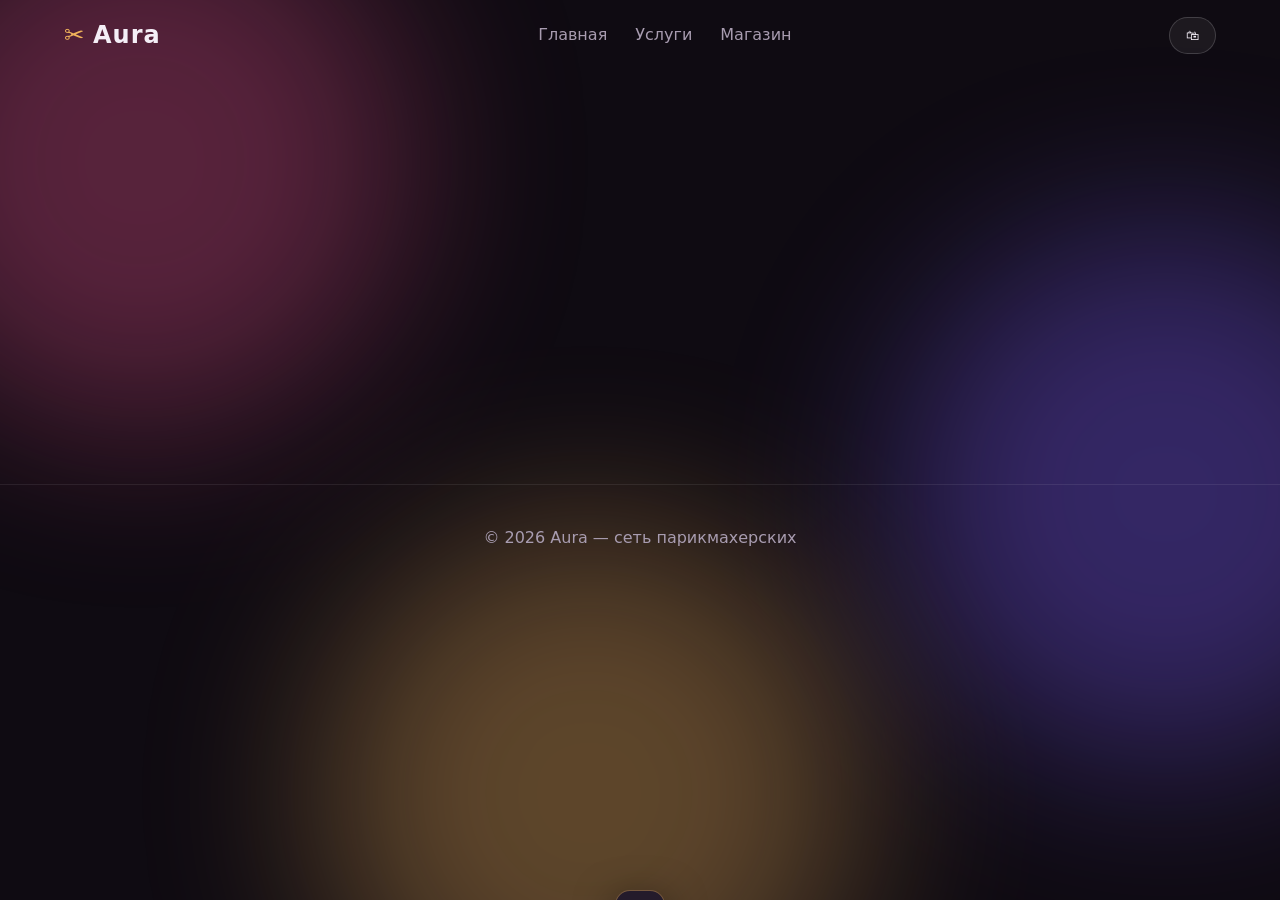
==== shop.html @ e246a9b6 "Rename Shop.HTML to shop.html" ====
<!DOCTYPE html>
<html lang="ru">
<head>
<meta charset="UTF-8">
<meta name="viewport" content="width=device-width, initial-scale=1">
<title>Магазин — Aura</title>
<meta name="description" content="Профессиональный уход за волосами от сети парикмахерских Aura: шампуни, маски, масла и стайлинг.">
<script>document.documentElement.classList.add('js')</script>
<link rel="stylesheet" href="style.css">
</head>
<body>
<div class="blobs" aria-hidden="true"><span></span><span></span><span></span></div>

<header class="header" id="header">
  <a href="index.html" class="logo"><span class="logo-mark">✂</span> Aura</a>
  <nav class="nav">
    <a href="index.html">Главная</a>
    <a href="index.html#services">Услуги</a>
    <a href="shop.html" class="shop-link">Магазин</a>
  </nav>
  <div class="auth-box">
    <span class="hello" id="hello" hidden></span>
    <button class="btn btn-ghost cart-btn" id="cartBtn" aria-label="Открыть корзину">🛍<span class="badge" id="badge" hidden>0</span></button>
  </div>
</header>

<main class="shop">
  <section class="section">
    <h1 class="shop-title" data-reveal>Магазин <span class="grad">Aura</span></h1>
    <p class="shop-sub" data-reveal>Профессиональный уход и стайлинг — те же средства, что используют наши мастера.</p>
    <div class="chips" data-reveal>
      <button class="chip active" data-f="all">Все</button>
      <button class="chip" data-f="Очищение">Очищение</button>
      <button class="chip" data-f="Уход">Уход</button>
      <button class="chip" data-f="Стайлинг">Стайлинг</button>
    </div>
    <div class="grid prods" id="products"></div>
  </section>
</main>

<footer class="footer">© 2026 Aura — сеть парикмахерских</footer>

<div class="drawer-bg" id="drawerBg"></div>
<aside class="drawer" id="drawer" aria-label="Корзина">
  <div class="drawer-head"><h2>Корзина</h2><button class="close" id="closeCart" aria-label="Закрыть">×</button></div>
  <ul class="items" id="items"></ul>
  <div class="drawer-foot">
    <div class="sum"><span>Итого</span><b id="total">0 ₽</b></div>
    <button class="btn btn-primary wide" id="checkout" disabled>Оформить заказ</button>
  </div>
</aside>

<div class="toast" id="toast" role="status"></div>
<script src="shop.js"></script>
</body>
</html>
---- style.css ----
:root{--bg:#0f0b12;--card:#1a141f;--text:#f4eef6;--muted:#a89cb0;--a:#f0b35b;--b:#e0508a;--c:#7b5cff}
*{box-sizing:border-box;margin:0;padding:0}
html{scroll-behavior:smooth}
body{font-family:system-ui,-apple-system,"Segoe UI",Roboto,sans-serif;background:var(--bg);color:var(--text);line-height:1.6;overflow-x:hidden}
a{color:inherit;text-decoration:none}
h1,h2,h3{line-height:1.2}

/* фон: плавающие пятна */
.blobs{position:fixed;inset:0;z-index:-1;overflow:hidden}
.blobs span{position:absolute;width:42vmax;height:42vmax;border-radius:50%;filter:blur(90px);opacity:.35;animation:float 18s ease-in-out infinite alternate}
.blobs span:nth-child(1){background:var(--b);top:-12%;left:-10%}
.blobs span:nth-child(2){background:var(--c);right:-12%;top:25%;animation-delay:-6s}
.blobs span:nth-child(3){background:var(--a);bottom:-18%;left:25%;animation-delay:-12s}
@keyframes float{to{transform:translate(8vmax,-6vmax) scale(1.2)}}

/* шапка */
.header{position:fixed;top:0;left:0;right:0;z-index:20;display:flex;align-items:center;justify-content:space-between;padding:16px 5vw;transition:.35s}
.header.sc{background:#0f0b12cc;backdrop-filter:blur(12px);padding-block:10px;box-shadow:0 8px 30px #0006}
.logo{font-size:1.5rem;font-weight:800;letter-spacing:.04em;display:flex;align-items:center;gap:8px}
.logo-mark{display:inline-block;color:var(--a);animation:wiggle 3s ease-in-out infinite}
@keyframes wiggle{0%,100%{transform:rotate(-12deg)}50%{transform:rotate(12deg)}}
.nav{display:flex;gap:28px}
.nav a{position:relative;color:var(--muted);transition:color .3s}
.nav a::after{content:"";position:absolute;left:0;bottom:-4px;height:2px;width:100%;background:linear-gradient(90deg,var(--a),var(--b));transform:scaleX(0);transform-origin:right;transition:transform .35s}
.nav a:hover{color:var(--text)}
.nav a:hover::after{transform:scaleX(1);transform-origin:left}
.auth-box{display:flex;align-items:center;gap:14px}
.hello{color:var(--a);font-weight:600;animation:pop .5s}
@keyframes pop{from{opacity:0;transform:scale(.7)}}

/* кнопки */
.btn{position:relative;overflow:hidden;display:inline-block;padding:12px 26px;border:0;border-radius:50px;font:600 1rem inherit;color:var(--text);cursor:pointer;transition:transform .3s,box-shadow .3s}
.btn:hover{transform:translateY(-3px)}
.btn:active{transform:scale(.96)}
.btn-primary{background:linear-gradient(120deg,var(--a),var(--b),var(--c));background-size:200% 100%;color:#1a0f12;animation:slide 5s linear infinite}
.btn-primary:hover{box-shadow:0 10px 30px #e0508a66}
.btn-primary::after{content:"";position:absolute;top:0;left:-80%;width:50%;height:100%;background:linear-gradient(100deg,transparent,#fff8,transparent);transform:skewX(-20deg);animation:shine 3s ease-in-out infinite}
@keyframes slide{50%{background-position:100% 0}}
@keyframes shine{0%,60%{left:-80%}100%{left:140%}}
.btn-ghost{background:#ffffff0f;border:1px solid #ffffff2a}
.btn-ghost:hover{background:#ffffff1c;box-shadow:0 0 0 4px #ffffff0d}
.wide{width:100%;margin-top:6px}

/* hero */
.hero{min-height:100vh;display:grid;grid-template-columns:1.1fr .9fr;align-items:center;gap:40px;padding:120px 5vw 60px}
.eyebrow{color:var(--a);letter-spacing:.2em;text-transform:uppercase;font-size:.85rem;margin-bottom:14px}
.hero h1{font-size:clamp(2.2rem,5.5vw,4.2rem);font-weight:800}
.grad{background:linear-gradient(90deg,var(--a),var(--b),var(--c),var(--a));background-size:300% 100%;-webkit-background-clip:text;background-clip:text;color:transparent;animation:gradMove 6s linear infinite}
@keyframes gradMove{to{background-position:300% 0}}
.lead{color:var(--muted);font-size:1.15rem;margin:20px 0 30px;max-width:520px}
.hero-actions{display:flex;gap:14px;flex-wrap:wrap}
.hero-text>*{animation:rise .9s both}
.hero-text>:nth-child(2){animation-delay:.15s}.hero-text>:nth-child(3){animation-delay:.3s}.hero-text>:nth-child(4){animation-delay:.45s}
@keyframes rise{from{opacity:0;transform:translateY(40px)}}

/* ножницы */
.orb{position:relative;width:min(80vw,400px);aspect-ratio:1;margin:auto;display:grid;place-items:center}
.orb::before{content:"";position:absolute;inset:0;border:2px dashed #f0b35b66;border-radius:50%;animation:spin 40s linear infinite}
.orb::after{content:"";position:absolute;inset:12%;border-radius:50%;background:radial-gradient(circle,#e0508a55,#7b5cff22 60%,transparent 72%);animation:pulse 4s ease-in-out infinite}
@keyframes spin{to{transform:rotate(360deg)}}
@keyframes pulse{50%{transform:scale(1.12);opacity:.7}}
.scissors{position:relative;z-index:1;width:68%;animation:bob 5s ease-in-out infinite;filter:drop-shadow(0 12px 24px #0008)}
@keyframes bob{50%{transform:translateY(-14px) rotate(4deg)}}
.piece{transform-box:view-box;transform-origin:100px 100px}
.p1{animation:snip1 2.6s ease-in-out infinite}
.p2{animation:snip2 2.6s ease-in-out infinite}
@keyframes snip1{0%,100%{transform:rotate(18deg)}45%,55%{transform:rotate(1deg)}}
@keyframes snip2{0%,100%{transform:rotate(-18deg)}45%,55%{transform:rotate(-1deg)}}
.blade{fill:#e9e4ee}.p2 .blade{fill:#bdb4c6}
.stem{stroke:var(--a);stroke-width:7;stroke-linecap:round}
.ring{fill:none;stroke:var(--a);stroke-width:7}
.pin{fill:var(--b)}
.sp{position:absolute;color:var(--a);font-style:normal;animation:twinkle 2.8s ease-in-out infinite}
.s1{top:8%;left:14%}.s2{top:20%;right:6%;animation-delay:-1s;font-size:1.6rem}.s3{bottom:12%;left:6%;animation-delay:-1.8s;font-size:1.4rem}.s4{bottom:20%;right:16%;animation-delay:-.5s}
@keyframes twinkle{0%,100%{opacity:.15;transform:scale(.5) rotate(0)}50%{opacity:1;transform:scale(1.3) rotate(90deg)}}

/* бегущая строка */
.marquee{overflow:hidden;border-block:1px solid #ffffff14;padding:16px 0;background:#ffffff05}
.track{display:flex;width:max-content;animation:marq 26s linear infinite}
.track span{white-space:nowrap;padding-right:48px;color:var(--muted);font-size:1.1rem;letter-spacing:.12em;text-transform:uppercase}
.track span::after{content:"✦";margin-left:48px;color:var(--b)}
@keyframes marq{to{transform:translateX(-50%)}}

/* секции и карточки */
.section{padding:90px 5vw}
.section h2{font-size:clamp(1.8rem,4vw,2.6rem);text-align:center;margin-bottom:46px}
.grid{display:grid;gap:22px;max-width:1150px;margin:auto}
.cards{grid-template-columns:repeat(auto-fit,minmax(230px,1fr))}
.three{grid-template-columns:repeat(auto-fit,minmax(260px,1fr))}
.four{grid-template-columns:repeat(auto-fit,minmax(180px,1fr))}
.card{position:relative;overflow:hidden;padding:30px 26px;background:var(--card);border:1px solid #ffffff14;border-radius:22px;transition:transform .4s,box-shadow .4s,border-color .4s}
.card::before{content:"";position:absolute;top:0;left:-120%;width:60%;height:100%;background:linear-gradient(100deg,transparent,#ffffff14,transparent);transform:skewX(-20deg);transition:left .7s}
.card:hover{transform:translateY(-10px);border-color:#f0b35b66;box-shadow:0 20px 50px #e0508a33}
.card:hover::before{left:140%}
.card h3{margin:14px 0 8px}
.card p{color:var(--muted)}
.ico,.pin-ico{font-size:2.4rem;display:inline-block;transition:transform .5s cubic-bezier(.3,1.8,.5,1)}
.card:hover .ico{transform:scale(1.3) rotate(-12deg)}
.pin-ico{animation:drop 2s ease-in-out infinite}
@keyframes drop{50%{transform:translateY(-8px)}}

.stats{background:linear-gradient(180deg,transparent,#ffffff08,transparent)}
.stat{text-align:center}
.num{display:block;font-size:clamp(2.2rem,5vw,3.2rem);background:linear-gradient(90deg,var(--a),var(--b));-webkit-background-clip:text;background-clip:text;color:transparent}
.num::after{content:attr(data-suf)}
.stat span{color:var(--muted)}

.footer{text-align:center;color:var(--muted);padding:40px 5vw;border-top:1px solid #ffffff14}

/* появление при прокрутке */
.js [data-reveal]{opacity:0}
.js [data-reveal].in{opacity:1;animation:revealUp .8s var(--d,0s) backwards}
@keyframes revealUp{from{opacity:0;transform:translateY(34px)}}

/* модальное окно */
.modal{position:fixed;inset:0;z-index:50;display:grid;place-items:center;visibility:hidden;opacity:0;transition:.3s}
.modal.open{visibility:visible;opacity:1}
.modal-bg{position:absolute;inset:0;background:#08050cb3;backdrop-filter:blur(6px)}
.modal-card{position:relative;width:min(92vw,410px);padding:34px 30px;background:var(--card);border:1px solid #ffffff1f;border-radius:26px;box-shadow:0 30px 80px #000a;transform:translateY(40px) scale(.9);transition:transform .5s cubic-bezier(.2,1.3,.4,1)}
.modal.open .modal-card{transform:none}
.modal-card h2{text-align:center;font-size:1.6rem}
.close{position:absolute;top:12px;right:16px;background:none;border:0;color:var(--muted);font-size:1.8rem;cursor:pointer;transition:transform .3s,color .3s}
.close:hover{color:var(--text);transform:rotate(90deg)}
.tabs{position:relative;display:grid;grid-template-columns:1fr 1fr;padding:4px;margin:20px 0 24px;background:#ffffff0d;border-radius:14px}
.tab{position:relative;z-index:1;padding:10px;background:none;border:0;color:var(--muted);font:600 .95rem inherit;cursor:pointer;transition:color .3s}
.tab.active{color:#1a0f12}
.tab-ind{position:absolute;top:4px;left:4px;width:calc(50% - 4px);height:calc(100% - 8px);border-radius:10px;background:linear-gradient(120deg,var(--a),var(--b));transition:transform .4s cubic-bezier(.3,1.3,.5,1)}
.tabs[data-active=register] .tab-ind{transform:translateX(100%)}
.forms{display:grid}
.form{grid-area:1/1;opacity:0;visibility:hidden;transform:translateX(26px);transition:.4s}
.form[data-f=login]{transform:translateX(-26px)}
.form.active{opacity:1;visibility:visible;transform:none}
.shake{animation:shake .45s}
@keyframes shake{20%,60%{transform:translateX(-9px)}40%,80%{transform:translateX(9px)}}

.field{position:relative;margin-bottom:16px}
.field input{width:100%;padding:22px 14px 8px;background:#ffffff0d;border:1px solid #ffffff1f;border-radius:12px;color:var(--text);font:inherit;outline:0;transition:.25s}
.field input:focus{border-color:var(--a);box-shadow:0 0 0 4px #f0b35b22}
.field label{position:absolute;left:15px;top:14px;color:var(--muted);pointer-events:none;transform-origin:left;transition:.2s}
.field input:focus+label,.field input:not(:placeholder-shown)+label{transform:translateY(-10px) scale(.75);color:var(--a)}
.err{display:block;max-height:0;opacity:0;font-size:.82rem;color:#ff7a8a;overflow:hidden;transition:.3s}
.field.error .err{max-height:24px;opacity:1;margin-top:5px}
.field.error input{border-color:#ff5c72}
.meter{height:4px;margin-top:8px;background:#ffffff14;border-radius:4px;overflow:hidden}
.meter i{display:block;height:100%;width:calc(var(--s,0)*25%);background:hsl(calc(var(--s,0)*30) 80% 55%);border-radius:4px;transition:.4s}

.toast{position:fixed;left:50%;bottom:28px;z-index:60;max-width:90vw;padding:14px 24px;background:#241b2b;border:1px solid #f0b35b66;border-radius:50px;box-shadow:0 12px 40px #000a;transform:translate(-50%,160%);transition:transform .5s cubic-bezier(.3,1.4,.5,1)}
.toast.show{transform:translate(-50%,0)}

@media(max-width:820px){
  .hero{grid-template-columns:1fr;text-align:center;padding-top:110px}
  .hero-actions{justify-content:center}.lead{margin-inline:auto}
  .nav a:not(.shop-link){display:none}
}
@media(prefers-reduced-motion:reduce){
  *,*::before,*::after{animation:none!important;transition:none!important}
  .js [data-reveal]{opacity:1;transform:none}
}

/* галерея стрижек */
.chips{display:flex;justify-content:center;gap:10px;flex-wrap:wrap;margin:-18px 0 34px}
.chip{padding:8px 22px;border:1px solid #ffffff2a;border-radius:50px;background:#ffffff0d;color:var(--muted);font:600 .95rem inherit;cursor:pointer;transition:.3s}
.chip:hover{color:var(--text);transform:translateY(-2px)}
.chip.active{background:linear-gradient(120deg,var(--a),var(--b));color:#1a0f12;border-color:transparent}
.cuts{grid-template-columns:repeat(auto-fit,minmax(200px,1fr))}
.cut{text-align:center;padding:20px}
.cut-img{height:180px;display:grid;place-items:center;margin-bottom:6px;border-radius:16px;background:radial-gradient(circle at 50% 40%,#ffffff22,transparent 70%),linear-gradient(160deg,#2a2033,#1a141f);overflow:hidden}
.cut-img svg{height:100%;transition:transform .5s cubic-bezier(.3,1.5,.5,1)}
.cut:hover .cut-img svg{transform:scale(1.1) rotate(-2deg)}
.cut-img img{width:100%;height:100%;object-fit:cover}
.hair{fill:var(--h);transform-box:fill-box;transform-origin:50% 100%;animation:sway 4s ease-in-out infinite}
.hair.fade{opacity:.4;animation:none}
.skin{fill:#f0c8a4}.cloth{fill:#3a2b4a}
@keyframes sway{50%{transform:rotate(1.6deg) scaleY(1.025)}}
.btn:disabled{opacity:.6;cursor:wait;transform:none}

/* магазин */
.shop{padding-top:90px}
.shop-title{text-align:center;font-size:clamp(2rem,5vw,3.2rem);margin-bottom:10px}
.shop-sub{text-align:center;color:var(--muted);max-width:560px;margin:0 auto 28px}
.shop .chips{margin:0 0 30px}
.prods{grid-template-columns:repeat(auto-fit,minmax(230px,1fr))}
.prod{display:flex;flex-direction:column;padding:18px}
.shop-img{height:210px;display:grid;place-items:center;margin-bottom:14px;border-radius:16px;background:radial-gradient(circle at 50% 35%,#ffffff26,transparent 70%),linear-gradient(160deg,#2a2033,#1a141f);overflow:hidden}
.shop-img svg{height:88%;filter:drop-shadow(0 10px 14px #0008);transition:transform .5s cubic-bezier(.3,1.5,.5,1)}
.prod:hover .shop-img svg{transform:translateY(-6px) rotate(-4deg) scale(1.06)}
.tag{align-self:flex-start;font-size:.75rem;letter-spacing:.1em;text-transform:uppercase;color:var(--a)}
.prod h3{margin:4px 0 6px;font-size:1.05rem}
.prod p{flex:1;font-size:.9rem}
.buy{display:flex;align-items:center;justify-content:space-between;gap:10px;margin-top:14px}
.price{display:flex;flex-direction:column;font-weight:700;line-height:1.25}
.price s{color:var(--muted);font-weight:400;font-size:.8rem}
.price small{color:var(--muted);font-weight:400;font-size:.78rem}
.add{padding:9px 16px;font-size:.9rem}
.cart-btn{position:relative;padding:10px 16px}
.badge{position:absolute;top:-6px;right:-6px;display:grid;place-items:center;min-width:20px;height:20px;padding:0 5px;border-radius:10px;background:linear-gradient(120deg,var(--a),var(--b));color:#1a0f12;font-size:.75rem;font-weight:700}
.badge[hidden]{display:none}
.badge.bump{animation:bump .4s}
@keyframes bump{40%{transform:scale(1.5)}}
.cart-open{overflow:hidden}
.drawer-bg{position:fixed;inset:0;z-index:40;background:#08050cb3;backdrop-filter:blur(4px);opacity:0;visibility:hidden;transition:.35s}
.drawer{position:fixed;top:0;right:0;bottom:0;z-index:45;display:flex;flex-direction:column;width:min(100vw,400px);background:var(--card);border-left:1px solid #ffffff1f;visibility:hidden;transform:translateX(105%);transition:transform .5s cubic-bezier(.2,1,.3,1),visibility 0s .5s}
.cart-open .drawer{visibility:visible;transform:none;transition-delay:0s}
.cart-open .drawer-bg{opacity:1;visibility:visible}
.drawer-head{position:relative;padding:22px 24px;border-bottom:1px solid #ffffff14}
.items{flex:1;overflow:auto;padding:12px 24px;list-style:none}
.items li{display:flex;align-items:center;gap:12px;padding:12px 0;border-bottom:1px solid #ffffff10;animation:rise .4s both}
.items .empty{justify-content:center;padding:40px 0;color:var(--muted);border:0}
.mini{display:grid;place-items:center;width:48px;height:60px;background:#ffffff0d;border-radius:10px}
.mini svg{height:90%}
.info{flex:1;display:flex;flex-direction:column;gap:2px;font-size:.9rem}
.info span{color:var(--muted)}
.qty{display:flex;align-items:center;gap:10px;margin-top:4px}
.qty button,.rm{width:26px;height:26px;border:1px solid #ffffff2a;border-radius:50%;background:#ffffff0d;color:var(--text);cursor:pointer;transition:.2s}
.qty button:hover,.rm:hover{background:var(--b);border-color:var(--b)}
.rm{border:0;background:none;color:var(--muted);font-size:1.3rem}
.drawer-foot{padding:20px 24px;border-top:1px solid #ffffff14}
.sum{display:flex;justify-content:space-between;margin-bottom:14px;font-size:1.15rem}
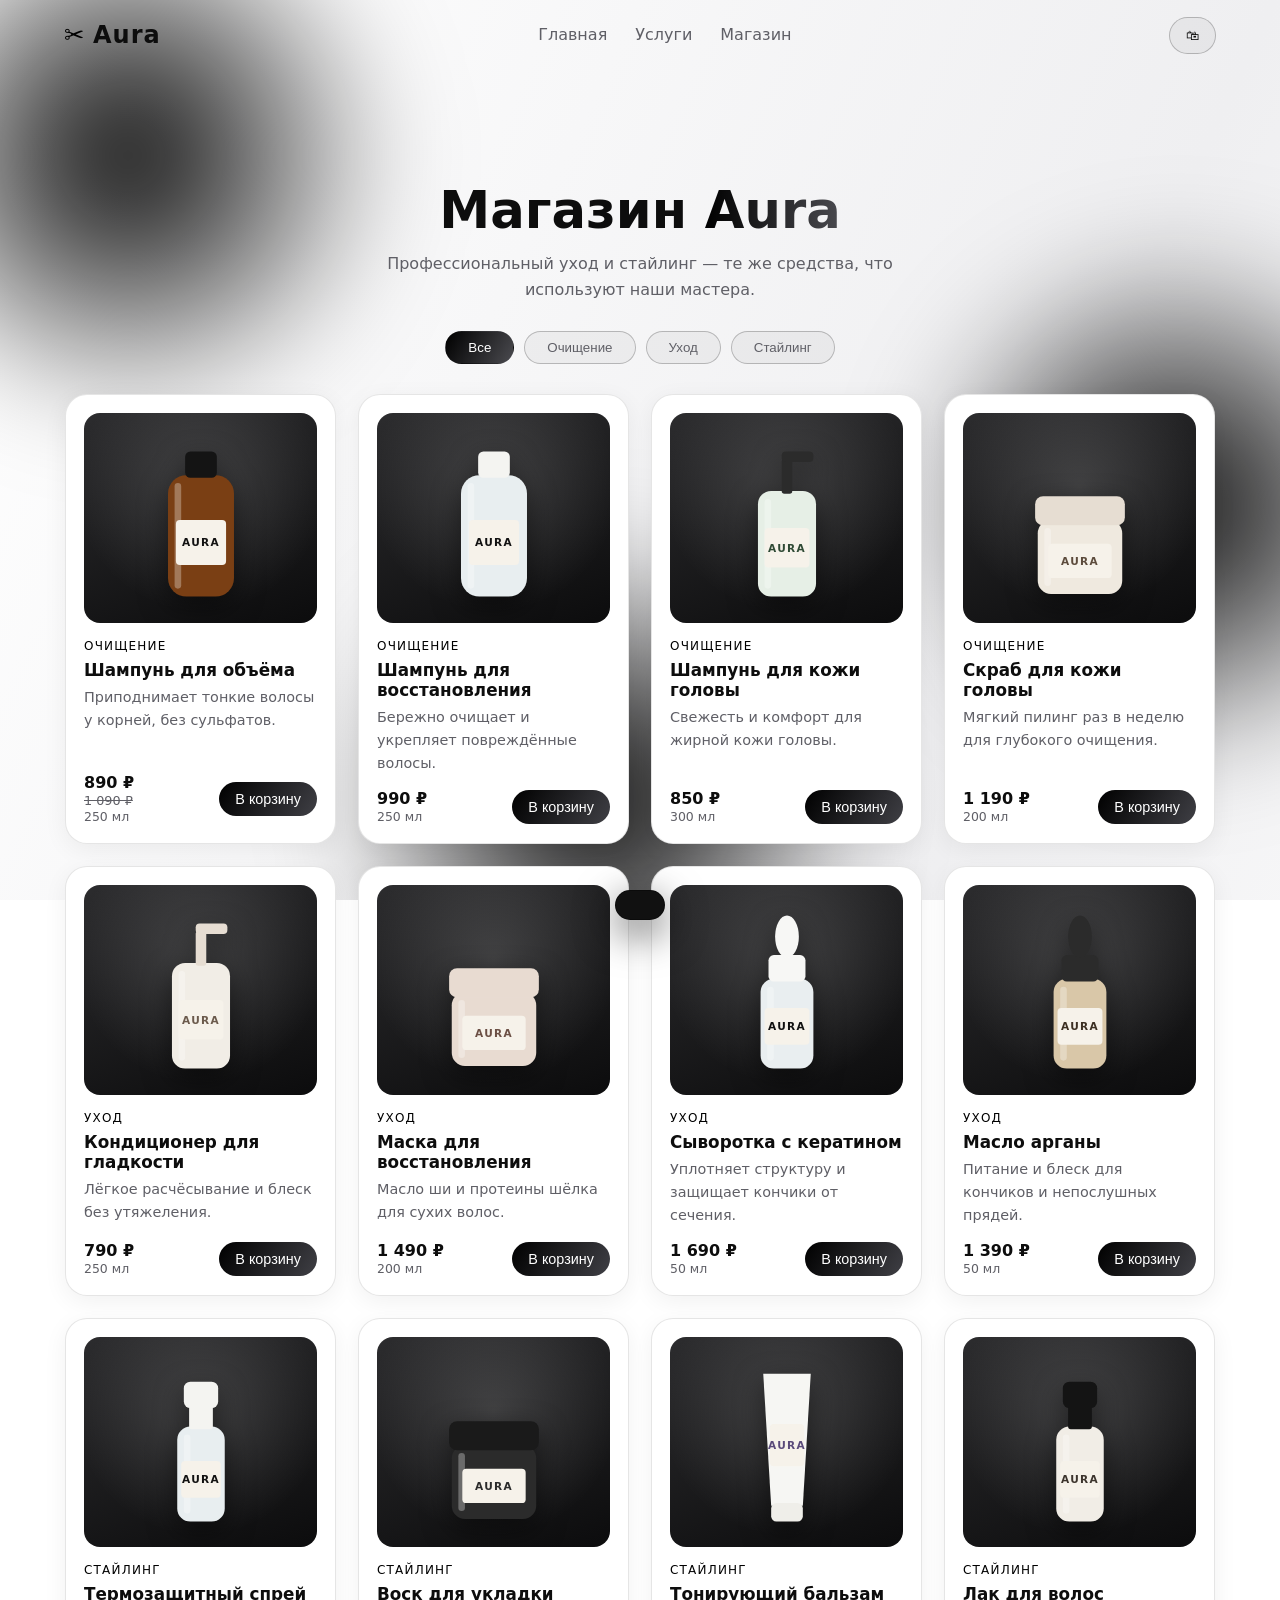
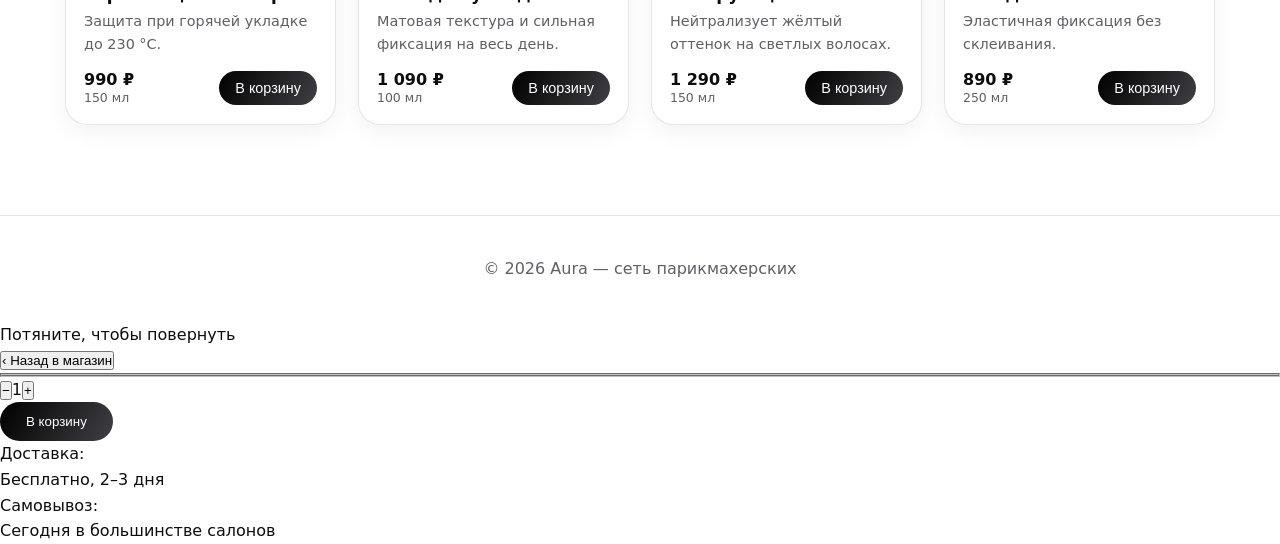
==== commit a1d03483: "Add product popup dialog to shop.html" ====
--- a/shop.html
+++ b/shop.html
@@ -50,6 +50,26 @@
   </div>
 </aside>
 
+<div class="pp" id="pp" role="dialog" aria-modal="true" aria-hidden="true" aria-labelledby="ppName">
+  <div class="pp-in">
+    <div class="pp-art"><div id="ppBottle"></div><p class="hint">Потяните, чтобы повернуть</p></div>
+    <div class="pp-info">
+      <button class="back" id="ppBack">‹ Назад в магазин</button>
+      <div class="pp-cat" id="ppCat"></div>
+      <h2 id="ppName"></h2>
+      <p class="pp-tag" id="ppTag"></p>
+      <div class="pp-price" id="ppPrice"></div>
+      <fieldset class="sizes" id="ppSizes"></fieldset>
+      <div class="pp-buy">
+        <div class="stepper"><button id="qMinus" aria-label="Меньше">−</button><span id="qVal">1</span><button id="qPlus" aria-label="Больше">+</button></div>
+        <button class="btn btn-primary" id="ppAdd">В корзину</button>
+      </div>
+      <dl class="ship"><div><dt>Доставка:</dt><dd>Бесплатно, 2–3 дня</dd></div><div><dt>Самовывоз:</dt><dd>Сегодня в большинстве салонов</dd></div></dl>
+      <div class="acc" id="ppAcc"></div>
+    </div>
+  </div>
+</div>
+
 <div class="toast" id="toast" role="status"></div>
 <script src="shop.js"></script>
 </body>
--- a/style.css
+++ b/style.css
@@ -1,21 +1,23 @@
-:root{--bg:#0f0b12;--card:#1a141f;--text:#f4eef6;--muted:#a89cb0;--a:#f0b35b;--b:#e0508a;--c:#7b5cff}
+:root{--bg:#ffffff;--card:#ffffff;--text:#0d0d0d;--muted:#5f5f66;--a:#000000;--b:#4a4a4f;--c:#9a9aa0}
 *{box-sizing:border-box;margin:0;padding:0}
 html{scroll-behavior:smooth}
 body{font-family:system-ui,-apple-system,"Segoe UI",Roboto,sans-serif;background:var(--bg);color:var(--text);line-height:1.6;overflow-x:hidden}
 a{color:inherit;text-decoration:none}
 h1,h2,h3{line-height:1.2}
 
-/* фон: плавающие пятна */
-.blobs{position:fixed;inset:0;z-index:-1;overflow:hidden}
-.blobs span{position:absolute;width:42vmax;height:42vmax;border-radius:50%;filter:blur(90px);opacity:.35;animation:float 18s ease-in-out infinite alternate}
-.blobs span:nth-child(1){background:var(--b);top:-12%;left:-10%}
-.blobs span:nth-child(2){background:var(--c);right:-12%;top:25%;animation-delay:-6s}
-.blobs span:nth-child(3){background:var(--a);bottom:-18%;left:25%;animation-delay:-12s}
+/* фон: белый с переливающимся чёрным */
+.blobs{position:fixed;inset:0;z-index:-1;overflow:hidden;background:linear-gradient(115deg,#fff 0%,#efeff1 25%,#fff 45%,#e2e2e6 65%,#fff 85%);background-size:300% 300%;animation:silk 14s ease-in-out infinite}
+.blobs span{position:absolute;width:44vmax;height:44vmax;border-radius:50%;background:radial-gradient(circle,#000,transparent 68%);filter:blur(50px);animation:float 18s ease-in-out infinite alternate,breathe 7s ease-in-out infinite}
+.blobs span:nth-child(1){top:-14%;left:-12%}
+.blobs span:nth-child(2){right:-14%;top:25%;animation-delay:-6s,-2s}
+.blobs span:nth-child(3){bottom:-20%;left:25%;animation-delay:-12s,-4s}
+@keyframes silk{50%{background-position:100% 100%}}
 @keyframes float{to{transform:translate(8vmax,-6vmax) scale(1.2)}}
+@keyframes breathe{0%,100%{opacity:.07}50%{opacity:.2}}
 
 /* шапка */
 .header{position:fixed;top:0;left:0;right:0;z-index:20;display:flex;align-items:center;justify-content:space-between;padding:16px 5vw;transition:.35s}
-.header.sc{background:#0f0b12cc;backdrop-filter:blur(12px);padding-block:10px;box-shadow:0 8px 30px #0006}
+.header.sc{background:#ffffffcc;backdrop-filter:blur(12px);padding-block:10px;box-shadow:0 8px 30px #0000001a}
 .logo{font-size:1.5rem;font-weight:800;letter-spacing:.04em;display:flex;align-items:center;gap:8px}
 .logo-mark{display:inline-block;color:var(--a);animation:wiggle 3s ease-in-out infinite}
 @keyframes wiggle{0%,100%{transform:rotate(-12deg)}50%{transform:rotate(12deg)}}
@@ -32,13 +34,13 @@
 .btn{position:relative;overflow:hidden;display:inline-block;padding:12px 26px;border:0;border-radius:50px;font:600 1rem inherit;color:var(--text);cursor:pointer;transition:transform .3s,box-shadow .3s}
 .btn:hover{transform:translateY(-3px)}
 .btn:active{transform:scale(.96)}
-.btn-primary{background:linear-gradient(120deg,var(--a),var(--b),var(--c));background-size:200% 100%;color:#1a0f12;animation:slide 5s linear infinite}
-.btn-primary:hover{box-shadow:0 10px 30px #e0508a66}
+.btn-primary{background:linear-gradient(120deg,#000,#3a3a3f,#000);background-size:200% 100%;color:#fff;animation:slide 5s linear infinite}
+.btn-primary:hover{box-shadow:0 10px 30px #00000044}
 .btn-primary::after{content:"";position:absolute;top:0;left:-80%;width:50%;height:100%;background:linear-gradient(100deg,transparent,#fff8,transparent);transform:skewX(-20deg);animation:shine 3s ease-in-out infinite}
 @keyframes slide{50%{background-position:100% 0}}
 @keyframes shine{0%,60%{left:-80%}100%{left:140%}}
-.btn-ghost{background:#ffffff0f;border:1px solid #ffffff2a}
-.btn-ghost:hover{background:#ffffff1c;box-shadow:0 0 0 4px #ffffff0d}
+.btn-ghost{background:#0000000a;border:1px solid #0000003a}
+.btn-ghost:hover{background:#0000001a;box-shadow:0 0 0 4px #0000000a}
 .wide{width:100%;margin-top:6px}
 
 /* hero */
@@ -55,18 +57,18 @@
 
 /* ножницы */
 .orb{position:relative;width:min(80vw,400px);aspect-ratio:1;margin:auto;display:grid;place-items:center}
-.orb::before{content:"";position:absolute;inset:0;border:2px dashed #f0b35b66;border-radius:50%;animation:spin 40s linear infinite}
-.orb::after{content:"";position:absolute;inset:12%;border-radius:50%;background:radial-gradient(circle,#e0508a55,#7b5cff22 60%,transparent 72%);animation:pulse 4s ease-in-out infinite}
+.orb::before{content:"";position:absolute;inset:0;border:2px dashed #00000055;border-radius:50%;animation:spin 40s linear infinite}
+.orb::after{content:"";position:absolute;inset:12%;border-radius:50%;background:radial-gradient(circle,#00000026,#0000000d 60%,transparent 72%);animation:pulse 4s ease-in-out infinite}
 @keyframes spin{to{transform:rotate(360deg)}}
 @keyframes pulse{50%{transform:scale(1.12);opacity:.7}}
-.scissors{position:relative;z-index:1;width:68%;animation:bob 5s ease-in-out infinite;filter:drop-shadow(0 12px 24px #0008)}
+.scissors{position:relative;z-index:1;width:68%;animation:bob 5s ease-in-out infinite;filter:drop-shadow(0 12px 24px #0004)}
 @keyframes bob{50%{transform:translateY(-14px) rotate(4deg)}}
 .piece{transform-box:view-box;transform-origin:100px 100px}
 .p1{animation:snip1 2.6s ease-in-out infinite}
 .p2{animation:snip2 2.6s ease-in-out infinite}
 @keyframes snip1{0%,100%{transform:rotate(18deg)}45%,55%{transform:rotate(1deg)}}
 @keyframes snip2{0%,100%{transform:rotate(-18deg)}45%,55%{transform:rotate(-1deg)}}
-.blade{fill:#e9e4ee}.p2 .blade{fill:#bdb4c6}
+.blade{fill:#2b2b2b}.p2 .blade{fill:#7a7a80}
 .stem{stroke:var(--a);stroke-width:7;stroke-linecap:round}
 .ring{fill:none;stroke:var(--a);stroke-width:7}
 .pin{fill:var(--b)}
@@ -75,7 +77,7 @@
 @keyframes twinkle{0%,100%{opacity:.15;transform:scale(.5) rotate(0)}50%{opacity:1;transform:scale(1.3) rotate(90deg)}}
 
 /* бегущая строка */
-.marquee{overflow:hidden;border-block:1px solid #ffffff14;padding:16px 0;background:#ffffff05}
+.marquee{overflow:hidden;border-block:1px solid #0000001a;padding:16px 0;background:#00000005}
 .track{display:flex;width:max-content;animation:marq 26s linear infinite}
 .track span{white-space:nowrap;padding-right:48px;color:var(--muted);font-size:1.1rem;letter-spacing:.12em;text-transform:uppercase}
 .track span::after{content:"✦";margin-left:48px;color:var(--b)}
@@ -88,9 +90,9 @@
 .cards{grid-template-columns:repeat(auto-fit,minmax(230px,1fr))}
 .three{grid-template-columns:repeat(auto-fit,minmax(260px,1fr))}
 .four{grid-template-columns:repeat(auto-fit,minmax(180px,1fr))}
-.card{position:relative;overflow:hidden;padding:30px 26px;background:var(--card);border:1px solid #ffffff14;border-radius:22px;transition:transform .4s,box-shadow .4s,border-color .4s}
-.card::before{content:"";position:absolute;top:0;left:-120%;width:60%;height:100%;background:linear-gradient(100deg,transparent,#ffffff14,transparent);transform:skewX(-20deg);transition:left .7s}
-.card:hover{transform:translateY(-10px);border-color:#f0b35b66;box-shadow:0 20px 50px #e0508a33}
+.card{position:relative;overflow:hidden;padding:30px 26px;background:var(--card);border:1px solid #0000001a;border-radius:22px;transition:transform .4s,box-shadow .4s,border-color .4s}
+.card::before{content:"";position:absolute;top:0;left:-120%;width:60%;height:100%;background:linear-gradient(100deg,transparent,#0000001a,transparent);transform:skewX(-20deg);transition:left .7s}
+.card:hover{transform:translateY(-10px);border-color:#00000055;box-shadow:0 20px 50px #00000022}
 .card:hover::before{left:140%}
 .card h3{margin:14px 0 8px}
 .card p{color:var(--muted)}
@@ -99,13 +101,13 @@
 .pin-ico{animation:drop 2s ease-in-out infinite}
 @keyframes drop{50%{transform:translateY(-8px)}}
 
-.stats{background:linear-gradient(180deg,transparent,#ffffff08,transparent)}
+.stats{background:linear-gradient(180deg,transparent,#00000008,transparent)}
 .stat{text-align:center}
 .num{display:block;font-size:clamp(2.2rem,5vw,3.2rem);background:linear-gradient(90deg,var(--a),var(--b));-webkit-background-clip:text;background-clip:text;color:transparent}
 .num::after{content:attr(data-suf)}
 .stat span{color:var(--muted)}
 
-.footer{text-align:center;color:var(--muted);padding:40px 5vw;border-top:1px solid #ffffff14}
+.footer{text-align:center;color:var(--muted);padding:40px 5vw;border-top:1px solid #0000001a}
 
 /* появление при прокрутке */
 .js [data-reveal]{opacity:0}
@@ -116,14 +118,14 @@
 .modal{position:fixed;inset:0;z-index:50;display:grid;place-items:center;visibility:hidden;opacity:0;transition:.3s}
 .modal.open{visibility:visible;opacity:1}
 .modal-bg{position:absolute;inset:0;background:#08050cb3;backdrop-filter:blur(6px)}
-.modal-card{position:relative;width:min(92vw,410px);padding:34px 30px;background:var(--card);border:1px solid #ffffff1f;border-radius:26px;box-shadow:0 30px 80px #000a;transform:translateY(40px) scale(.9);transition:transform .5s cubic-bezier(.2,1.3,.4,1)}
+.modal-card{position:relative;width:min(92vw,410px);padding:34px 30px;background:var(--card);border:1px solid #0000002a;border-radius:26px;box-shadow:0 30px 80px #0005;transform:translateY(40px) scale(.9);transition:transform .5s cubic-bezier(.2,1.3,.4,1)}
 .modal.open .modal-card{transform:none}
 .modal-card h2{text-align:center;font-size:1.6rem}
 .close{position:absolute;top:12px;right:16px;background:none;border:0;color:var(--muted);font-size:1.8rem;cursor:pointer;transition:transform .3s,color .3s}
 .close:hover{color:var(--text);transform:rotate(90deg)}
-.tabs{position:relative;display:grid;grid-template-columns:1fr 1fr;padding:4px;margin:20px 0 24px;background:#ffffff0d;border-radius:14px}
+.tabs{position:relative;display:grid;grid-template-columns:1fr 1fr;padding:4px;margin:20px 0 24px;background:#0000000a;border-radius:14px}
 .tab{position:relative;z-index:1;padding:10px;background:none;border:0;color:var(--muted);font:600 .95rem inherit;cursor:pointer;transition:color .3s}
-.tab.active{color:#1a0f12}
+.tab.active{color:#fff}
 .tab-ind{position:absolute;top:4px;left:4px;width:calc(50% - 4px);height:calc(100% - 8px);border-radius:10px;background:linear-gradient(120deg,var(--a),var(--b));transition:transform .4s cubic-bezier(.3,1.3,.5,1)}
 .tabs[data-active=register] .tab-ind{transform:translateX(100%)}
 .forms{display:grid}
@@ -134,17 +136,17 @@
 @keyframes shake{20%,60%{transform:translateX(-9px)}40%,80%{transform:translateX(9px)}}
 
 .field{position:relative;margin-bottom:16px}
-.field input{width:100%;padding:22px 14px 8px;background:#ffffff0d;border:1px solid #ffffff1f;border-radius:12px;color:var(--text);font:inherit;outline:0;transition:.25s}
-.field input:focus{border-color:var(--a);box-shadow:0 0 0 4px #f0b35b22}
+.field input{width:100%;padding:22px 14px 8px;background:#0000000a;border:1px solid #0000002a;border-radius:12px;color:var(--text);font:inherit;outline:0;transition:.25s}
+.field input:focus{border-color:var(--a);box-shadow:0 0 0 4px #0000001a}
 .field label{position:absolute;left:15px;top:14px;color:var(--muted);pointer-events:none;transform-origin:left;transition:.2s}
 .field input:focus+label,.field input:not(:placeholder-shown)+label{transform:translateY(-10px) scale(.75);color:var(--a)}
 .err{display:block;max-height:0;opacity:0;font-size:.82rem;color:#ff7a8a;overflow:hidden;transition:.3s}
 .field.error .err{max-height:24px;opacity:1;margin-top:5px}
 .field.error input{border-color:#ff5c72}
-.meter{height:4px;margin-top:8px;background:#ffffff14;border-radius:4px;overflow:hidden}
+.meter{height:4px;margin-top:8px;background:#0000001a;border-radius:4px;overflow:hidden}
 .meter i{display:block;height:100%;width:calc(var(--s,0)*25%);background:hsl(calc(var(--s,0)*30) 80% 55%);border-radius:4px;transition:.4s}
 
-.toast{position:fixed;left:50%;bottom:28px;z-index:60;max-width:90vw;padding:14px 24px;background:#241b2b;border:1px solid #f0b35b66;border-radius:50px;box-shadow:0 12px 40px #000a;transform:translate(-50%,160%);transition:transform .5s cubic-bezier(.3,1.4,.5,1)}
+.toast{position:fixed;left:50%;bottom:28px;z-index:60;max-width:90vw;padding:14px 24px;background:#111111;border:1px solid #00000055;border-radius:50px;box-shadow:0 12px 40px #000a;transform:translate(-50%,160%);transition:transform .5s cubic-bezier(.3,1.4,.5,1)}
 .toast.show{transform:translate(-50%,0)}
 
 @media(max-width:820px){
@@ -159,18 +161,18 @@
 
 /* галерея стрижек */
 .chips{display:flex;justify-content:center;gap:10px;flex-wrap:wrap;margin:-18px 0 34px}
-.chip{padding:8px 22px;border:1px solid #ffffff2a;border-radius:50px;background:#ffffff0d;color:var(--muted);font:600 .95rem inherit;cursor:pointer;transition:.3s}
+.chip{padding:8px 22px;border:1px solid #0000003a;border-radius:50px;background:#0000000a;color:var(--muted);font:600 .95rem inherit;cursor:pointer;transition:.3s}
 .chip:hover{color:var(--text);transform:translateY(-2px)}
-.chip.active{background:linear-gradient(120deg,var(--a),var(--b));color:#1a0f12;border-color:transparent}
+.chip.active{background:linear-gradient(120deg,var(--a),var(--b));color:#fff;border-color:transparent}
 .cuts{grid-template-columns:repeat(auto-fit,minmax(200px,1fr))}
 .cut{text-align:center;padding:20px}
-.cut-img{height:180px;display:grid;place-items:center;margin-bottom:6px;border-radius:16px;background:radial-gradient(circle at 50% 40%,#ffffff22,transparent 70%),linear-gradient(160deg,#2a2033,#1a141f);overflow:hidden}
+.cut-img{height:180px;display:grid;place-items:center;margin-bottom:6px;border-radius:16px;background:radial-gradient(circle at 50% 40%,#ffffff22,transparent 70%),linear-gradient(160deg,#2c2c2e,#0c0c0d);overflow:hidden}
 .cut-img svg{height:100%;transition:transform .5s cubic-bezier(.3,1.5,.5,1)}
 .cut:hover .cut-img svg{transform:scale(1.1) rotate(-2deg)}
 .cut-img img{width:100%;height:100%;object-fit:cover}
 .hair{fill:var(--h);transform-box:fill-box;transform-origin:50% 100%;animation:sway 4s ease-in-out infinite}
 .hair.fade{opacity:.4;animation:none}
-.skin{fill:#f0c8a4}.cloth{fill:#3a2b4a}
+.skin{fill:#f0c8a4}.cloth{fill:#3a3a3c}
 @keyframes sway{50%{transform:rotate(1.6deg) scaleY(1.025)}}
 .btn:disabled{opacity:.6;cursor:wait;transform:none}
 
@@ -181,7 +183,7 @@
 .shop .chips{margin:0 0 30px}
 .prods{grid-template-columns:repeat(auto-fit,minmax(230px,1fr))}
 .prod{display:flex;flex-direction:column;padding:18px}
-.shop-img{height:210px;display:grid;place-items:center;margin-bottom:14px;border-radius:16px;background:radial-gradient(circle at 50% 35%,#ffffff26,transparent 70%),linear-gradient(160deg,#2a2033,#1a141f);overflow:hidden}
+.shop-img{height:210px;display:grid;place-items:center;margin-bottom:14px;border-radius:16px;background:radial-gradient(circle at 50% 35%,#ffffff26,transparent 70%),linear-gradient(160deg,#2c2c2e,#0c0c0d);overflow:hidden}
 .shop-img svg{height:88%;filter:drop-shadow(0 10px 14px #0008);transition:transform .5s cubic-bezier(.3,1.5,.5,1)}
 .prod:hover .shop-img svg{transform:translateY(-6px) rotate(-4deg) scale(1.06)}
 .tag{align-self:flex-start;font-size:.75rem;letter-spacing:.1em;text-transform:uppercase;color:var(--a)}
@@ -193,26 +195,31 @@
 .price small{color:var(--muted);font-weight:400;font-size:.78rem}
 .add{padding:9px 16px;font-size:.9rem}
 .cart-btn{position:relative;padding:10px 16px}
-.badge{position:absolute;top:-6px;right:-6px;display:grid;place-items:center;min-width:20px;height:20px;padding:0 5px;border-radius:10px;background:linear-gradient(120deg,var(--a),var(--b));color:#1a0f12;font-size:.75rem;font-weight:700}
+.badge{position:absolute;top:-6px;right:-6px;display:grid;place-items:center;min-width:20px;height:20px;padding:0 5px;border-radius:10px;background:linear-gradient(120deg,var(--a),var(--b));color:#fff;font-size:.75rem;font-weight:700}
 .badge[hidden]{display:none}
 .badge.bump{animation:bump .4s}
 @keyframes bump{40%{transform:scale(1.5)}}
 .cart-open{overflow:hidden}
 .drawer-bg{position:fixed;inset:0;z-index:40;background:#08050cb3;backdrop-filter:blur(4px);opacity:0;visibility:hidden;transition:.35s}
-.drawer{position:fixed;top:0;right:0;bottom:0;z-index:45;display:flex;flex-direction:column;width:min(100vw,400px);background:var(--card);border-left:1px solid #ffffff1f;visibility:hidden;transform:translateX(105%);transition:transform .5s cubic-bezier(.2,1,.3,1),visibility 0s .5s}
+.drawer{position:fixed;top:0;right:0;bottom:0;z-index:45;display:flex;flex-direction:column;width:min(100vw,400px);background:var(--card);border-left:1px solid #0000002a;visibility:hidden;transform:translateX(105%);transition:transform .5s cubic-bezier(.2,1,.3,1),visibility 0s .5s}
 .cart-open .drawer{visibility:visible;transform:none;transition-delay:0s}
 .cart-open .drawer-bg{opacity:1;visibility:visible}
-.drawer-head{position:relative;padding:22px 24px;border-bottom:1px solid #ffffff14}
+.drawer-head{position:relative;padding:22px 24px;border-bottom:1px solid #0000001a}
 .items{flex:1;overflow:auto;padding:12px 24px;list-style:none}
-.items li{display:flex;align-items:center;gap:12px;padding:12px 0;border-bottom:1px solid #ffffff10;animation:rise .4s both}
+.items li{display:flex;align-items:center;gap:12px;padding:12px 0;border-bottom:1px solid #0000001a;animation:rise .4s both}
 .items .empty{justify-content:center;padding:40px 0;color:var(--muted);border:0}
-.mini{display:grid;place-items:center;width:48px;height:60px;background:#ffffff0d;border-radius:10px}
+.mini{display:grid;place-items:center;width:48px;height:60px;background:#1a1a1a;border-radius:10px}
 .mini svg{height:90%}
 .info{flex:1;display:flex;flex-direction:column;gap:2px;font-size:.9rem}
 .info span{color:var(--muted)}
 .qty{display:flex;align-items:center;gap:10px;margin-top:4px}
-.qty button,.rm{width:26px;height:26px;border:1px solid #ffffff2a;border-radius:50%;background:#ffffff0d;color:var(--text);cursor:pointer;transition:.2s}
+.qty button,.rm{width:26px;height:26px;border:1px solid #0000003a;border-radius:50%;background:#0000000a;color:var(--text);cursor:pointer;transition:.2s}
 .qty button:hover,.rm:hover{background:var(--b);border-color:var(--b)}
 .rm{border:0;background:none;color:var(--muted);font-size:1.3rem}
-.drawer-foot{padding:20px 24px;border-top:1px solid #ffffff14}
+.drawer-foot{padding:20px 24px;border-top:1px solid #0000001a}
 .sum{display:flex;justify-content:space-between;margin-bottom:14px;font-size:1.15rem}
+
+/* светлая тема: доработки */
+.card{box-shadow:0 6px 24px #0000000f}
+.toast{color:#fff}
+.qty button:hover,.rm:hover{background:#111;border-color:#111;color:#fff}
